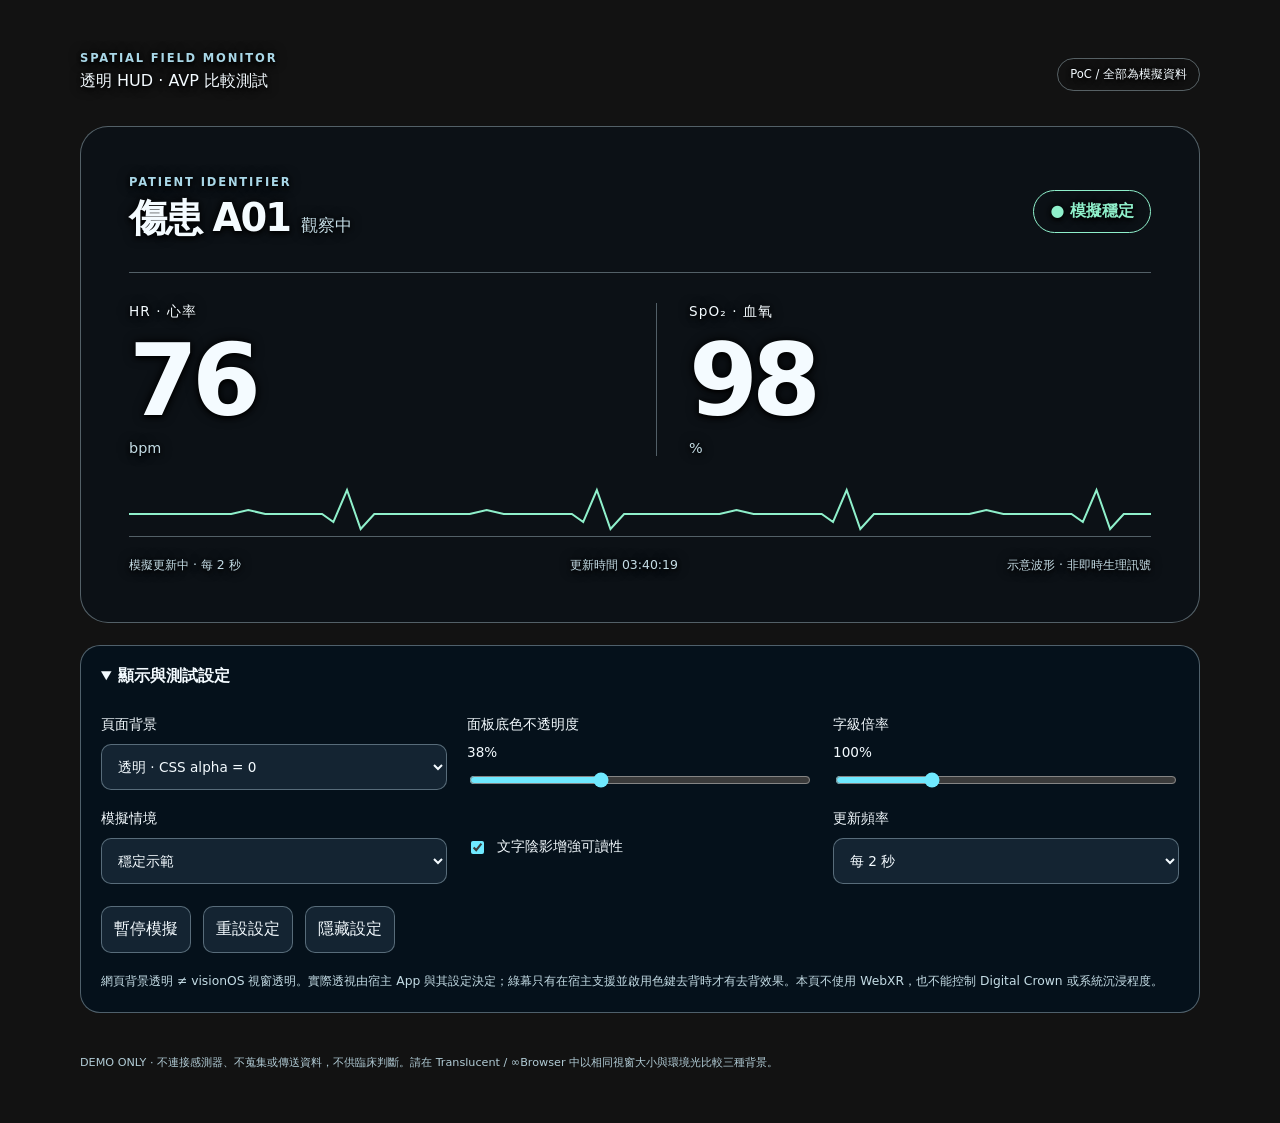
==== index.html @ 6c1ee0ea "Add files via upload" ====
<!doctype html>
<html lang="zh-Hant">
<head>
<meta charset="utf-8">
<meta name="viewport" content="width=device-width, initial-scale=1">
<meta name="color-scheme" content="dark">
<title>A01 · Spatial HUD PoC</title>
<style>
:root{--panel:.38;--scale:1;--ink:#f4fbff;--line:rgba(214,242,255,.35);font-family:system-ui,-apple-system,"Segoe UI",sans-serif;color:var(--ink);background:transparent}
*{box-sizing:border-box}html,body{margin:0;min-height:100%;background:transparent}body{min-height:100vh;padding:clamp(16px,4vw,60px);font-size:calc(16px * var(--scale));transition:background-color .15s}body[data-bg="green"]{background:#00ff00}body[data-bg="dark"]{background:#07111b}
button,select,input{font:inherit}button,select{color:var(--ink);background:#142432;border:1px solid var(--line);border-radius:10px;padding:12px;min-height:46px}button{cursor:pointer}button:hover{background:#294253}button:focus-visible,select:focus-visible,input:focus-visible,summary:focus-visible{outline:3px solid #6fe9ff;outline-offset:4px}input{accent-color:#6fe9ff;max-width:100%}button[aria-pressed="true"]{border-color:#6fe9ff;color:#9af4ff}main{max-width:1120px;margin:auto}.eyebrow{letter-spacing:.16em;font-size:.72em;font-weight:700;color:#a9d7e7}.topbar{display:flex;justify-content:space-between;align-items:center;gap:16px;margin-bottom:28px}.topbar p{margin:6px 0}.tag{font-size:.72em;border:1px solid var(--line);border-radius:30px;padding:8px 12px;white-space:nowrap}.hud{background:rgba(5,18,29,var(--panel));border:1px solid var(--line);border-radius:28px;padding:clamp(22px,4vw,48px)}.identity{display:flex;justify-content:space-between;align-items:center;gap:16px;flex-wrap:wrap;border-bottom:1px solid var(--line);padding-bottom:24px}h1{font-size:2.4em;letter-spacing:-.05em;margin:4px 0}h1 span{font-weight:400;font-size:.45em;letter-spacing:0;color:#c4dce5}.status{border:1px solid currentColor;padding:10px 16px;border-radius:30px;color:#8ff0cb;font-weight:700}.status.alert{color:#ffca8a}.metrics{display:grid;grid-template-columns:1fr 1fr;gap:32px;padding:30px 0}.metric+ .metric{border-left:1px solid var(--line);padding-left:32px}.label{font-size:.85em;letter-spacing:.08em}.value{font-size:clamp(3.8em,9vw,6.2em);font-weight:650;line-height:1.2;letter-spacing:-.06em;font-variant-numeric:tabular-nums}.unit{font-size:.9em;color:#c4dce5}.trace{width:100%;height:46px;color:#8ff0cb}.trace polyline{fill:none;stroke:currentColor;stroke-width:2;vector-effect:non-scaling-stroke}.meta{display:flex;flex-wrap:wrap;justify-content:space-between;gap:12px;border-top:1px solid var(--line);padding-top:20px;font-size:.78em;color:#c4dce5}.settings{margin-top:22px;border:1px solid var(--line);border-radius:20px;background:rgba(5,18,29,.9);padding:20px}summary{cursor:pointer;font-weight:650;min-height:30px}.controls{display:grid;grid-template-columns:repeat(3,minmax(0,1fr));gap:20px;margin-top:20px}label{display:flex;flex-direction:column;gap:10px;font-size:.85em}label.check{flex-direction:row;align-items:center}.actions{display:flex;flex-wrap:wrap;gap:12px;margin-top:22px}.note{font-size:.77em;line-height:1.7;color:#c4dce5;margin:18px 0 0}.shadow .hud,.shadow .topbar{text-shadow:0 2px 4px #000,0 0 12px #000}.toolbar{display:flex;justify-content:flex-end;margin-top:16px}.hidden{display:none}footer{margin-top:24px;font-size:.7em;color:#b1cbd5;line-height:1.7}@media(max-width:640px){.controls{grid-template-columns:1fr}.metrics{gap:18px}.metric+ .metric{padding-left:18px}.topbar{align-items:flex-start}.tag{white-space:normal}.value{font-size:3.6em}}@media(prefers-reduced-motion:reduce){body{transition:none}}
</style>
</head>
<body data-bg="transparent" class="shadow">
<main>
<header class="topbar"><div><div class="eyebrow">SPATIAL FIELD MONITOR</div><p>透明 HUD · AVP 比較測試</p></div><span class="tag">PoC / 全部為模擬資料</span></header>
<section class="hud" aria-label="傷患 A01 模擬監測">
<div class="identity"><div><div class="eyebrow">PATIENT IDENTIFIER</div><h1>傷患 A01 <span>觀察中</span></h1></div><div id="status" class="status" role="status">● 模擬穩定</div></div>
<div class="metrics"><div class="metric"><div class="label">HR · 心率</div><div class="value" id="hr">78</div><div class="unit">bpm</div></div><div class="metric"><div class="label">SpO₂ · 血氧</div><div class="value" id="spo2">98</div><div class="unit">%</div></div></div>
<svg class="trace" viewBox="0 0 900 46" preserveAspectRatio="none" aria-hidden="true"><polyline points="0,28 90,28 105,24 120,28 170,28 180,36 192,4 204,43 216,28 300,28 315,24 330,28 390,28 400,36 412,4 424,43 436,28 520,28 535,24 550,28 610,28 620,36 632,4 644,43 656,28 740,28 755,24 770,28 830,28 840,36 852,4 864,43 876,28 900,28"/></svg>
<div class="meta"><span id="runState">模擬更新中 · 每 2 秒</span><span>更新時間 <time id="updated">—</time></span><span>示意波形 · 非即時生理訊號</span></div>
</section>
<details class="settings" id="settings" open><summary>顯示與測試設定</summary><div class="controls">
<label>頁面背景<select id="background"><option value="transparent">透明 · CSS alpha = 0</option><option value="green">綠幕 · #00FF00</option><option value="dark">暗底 · #07111B</option></select></label>
<label>面板底色不透明度 <output id="opacityOut">38%</output><input id="opacity" type="range" min="0" max="100" value="38"></label>
<label>字級倍率 <output id="scaleOut">100%</output><input id="scale" type="range" min="85" max="140" value="100"></label>
<label>模擬情境<select id="scenario"><option value="stable">穩定示範</option><option value="attention">需關注示範</option></select></label>
<label class="check"><input type="checkbox" id="shadow" checked>文字陰影增強可讀性</label>
<label>更新頻率<select id="interval"><option value="2000">每 2 秒</option><option value="5000">每 5 秒</option></select></label>
</div><div class="actions"><button id="pause" aria-pressed="false">暫停模擬</button><button id="reset">重設設定</button><button id="hide">隱藏設定</button></div>
<p class="note">網頁背景透明 ≠ visionOS 視窗透明。實際透視由宿主 App 與其設定決定；綠幕只有在宿主支援並啟用色鍵去背時才有去背效果。本頁不使用 WebXR，也不能控制 Digital Crown 或系統沉浸程度。</p></details>
<div class="toolbar"><button id="show" class="hidden">顯示設定</button></div>
<footer>DEMO ONLY · 不連接感測器、不蒐集或傳送資料，不供臨床判斷。請在 Translucent / ∞Browser 中以相同視窗大小與環境光比較三種背景。</footer>
</main>
<script>
'use strict';
const $=id=>document.getElementById(id);
let paused=false,timer;
function sample(){const attention=$('scenario').value==='attention';$('hr').textContent=attention?112+Math.floor(Math.random()*9):76+Math.floor(Math.random()*7);$('spo2').textContent=attention?91+Math.floor(Math.random()*3):97+Math.floor(Math.random()*3);$('status').textContent=attention?'▲ 模擬需關注':'● 模擬穩定';$('status').classList.toggle('alert',attention);$('updated').textContent=new Date().toLocaleTimeString('zh-TW',{hour12:false});$('updated').dateTime=new Date().toISOString();}
function schedule(){clearInterval(timer);if(!paused)timer=setInterval(sample,Number($('interval').value));$('runState').textContent=paused?'模擬已暫停':`模擬更新中 · 每 ${Number($('interval').value)/1000} 秒`;}
function appearance(){document.body.dataset.bg=$('background').value;document.documentElement.style.setProperty('--panel',Number($('opacity').value)/100);document.documentElement.style.setProperty('--scale',Number($('scale').value)/100);$('opacityOut').textContent=$('opacity').value+'%';$('scaleOut').textContent=$('scale').value+'%';document.body.classList.toggle('shadow',$('shadow').checked);}
for(const id of ['background','opacity','scale','shadow'])$(id).addEventListener('input',appearance);
$('scenario').addEventListener('change',sample);$('interval').addEventListener('change',schedule);
$('pause').addEventListener('click',()=>{paused=!paused;$('pause').textContent=paused?'繼續模擬':'暫停模擬';$('pause').setAttribute('aria-pressed',String(paused));schedule();});
$('hide').addEventListener('click',()=>{$('settings').classList.add('hidden');$('show').classList.remove('hidden');$('show').focus();});
$('show').addEventListener('click',()=>{$('settings').classList.remove('hidden');$('settings').open=true;$('show').classList.add('hidden');$('hide').focus();});
$('reset').addEventListener('click',()=>{$('background').value='transparent';$('opacity').value='38';$('scale').value='100';$('shadow').checked=true;$('scenario').value='stable';$('interval').value='2000';paused=false;$('pause').textContent='暫停模擬';$('pause').setAttribute('aria-pressed','false');appearance();sample();schedule();});
appearance();sample();schedule();
</script>
</body>
</html>
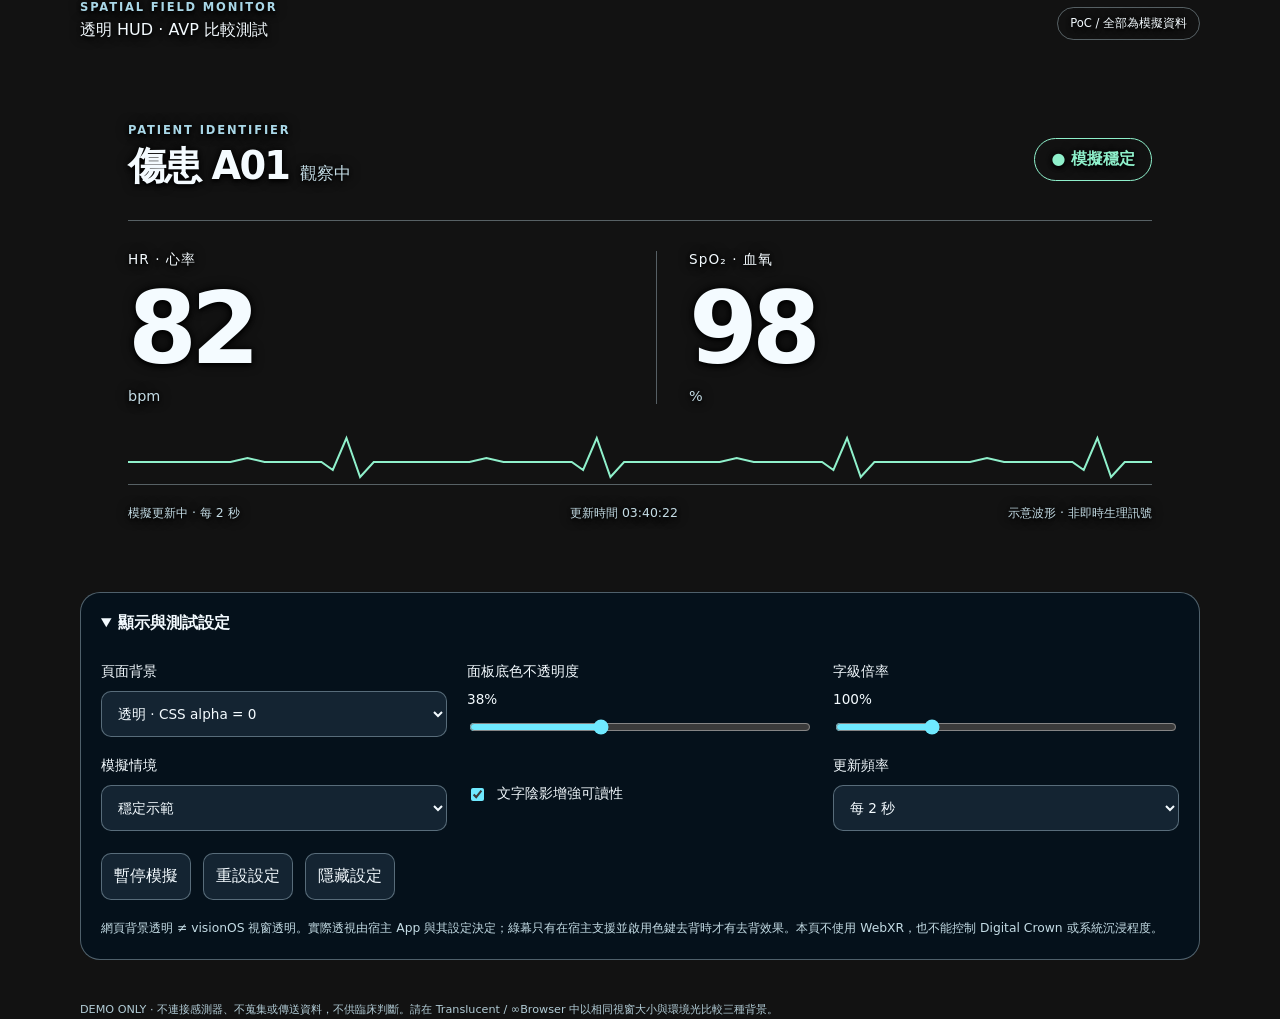
==== commit 95dd76c9: "更新CSS版本，試圖去掉網頁方框" ====
--- a/index.html
+++ b/index.html
@@ -9,6 +9,35 @@
 :root{--panel:.38;--scale:1;--ink:#f4fbff;--line:rgba(214,242,255,.35);font-family:system-ui,-apple-system,"Segoe UI",sans-serif;color:var(--ink);background:transparent}
 *{box-sizing:border-box}html,body{margin:0;min-height:100%;background:transparent}body{min-height:100vh;padding:clamp(16px,4vw,60px);font-size:calc(16px * var(--scale));transition:background-color .15s}body[data-bg="green"]{background:#00ff00}body[data-bg="dark"]{background:#07111b}
 button,select,input{font:inherit}button,select{color:var(--ink);background:#142432;border:1px solid var(--line);border-radius:10px;padding:12px;min-height:46px}button{cursor:pointer}button:hover{background:#294253}button:focus-visible,select:focus-visible,input:focus-visible,summary:focus-visible{outline:3px solid #6fe9ff;outline-offset:4px}input{accent-color:#6fe9ff;max-width:100%}button[aria-pressed="true"]{border-color:#6fe9ff;color:#9af4ff}main{max-width:1120px;margin:auto}.eyebrow{letter-spacing:.16em;font-size:.72em;font-weight:700;color:#a9d7e7}.topbar{display:flex;justify-content:space-between;align-items:center;gap:16px;margin-bottom:28px}.topbar p{margin:6px 0}.tag{font-size:.72em;border:1px solid var(--line);border-radius:30px;padding:8px 12px;white-space:nowrap}.hud{background:rgba(5,18,29,var(--panel));border:1px solid var(--line);border-radius:28px;padding:clamp(22px,4vw,48px)}.identity{display:flex;justify-content:space-between;align-items:center;gap:16px;flex-wrap:wrap;border-bottom:1px solid var(--line);padding-bottom:24px}h1{font-size:2.4em;letter-spacing:-.05em;margin:4px 0}h1 span{font-weight:400;font-size:.45em;letter-spacing:0;color:#c4dce5}.status{border:1px solid currentColor;padding:10px 16px;border-radius:30px;color:#8ff0cb;font-weight:700}.status.alert{color:#ffca8a}.metrics{display:grid;grid-template-columns:1fr 1fr;gap:32px;padding:30px 0}.metric+ .metric{border-left:1px solid var(--line);padding-left:32px}.label{font-size:.85em;letter-spacing:.08em}.value{font-size:clamp(3.8em,9vw,6.2em);font-weight:650;line-height:1.2;letter-spacing:-.06em;font-variant-numeric:tabular-nums}.unit{font-size:.9em;color:#c4dce5}.trace{width:100%;height:46px;color:#8ff0cb}.trace polyline{fill:none;stroke:currentColor;stroke-width:2;vector-effect:non-scaling-stroke}.meta{display:flex;flex-wrap:wrap;justify-content:space-between;gap:12px;border-top:1px solid var(--line);padding-top:20px;font-size:.78em;color:#c4dce5}.settings{margin-top:22px;border:1px solid var(--line);border-radius:20px;background:rgba(5,18,29,.9);padding:20px}summary{cursor:pointer;font-weight:650;min-height:30px}.controls{display:grid;grid-template-columns:repeat(3,minmax(0,1fr));gap:20px;margin-top:20px}label{display:flex;flex-direction:column;gap:10px;font-size:.85em}label.check{flex-direction:row;align-items:center}.actions{display:flex;flex-wrap:wrap;gap:12px;margin-top:22px}.note{font-size:.77em;line-height:1.7;color:#c4dce5;margin:18px 0 0}.shadow .hud,.shadow .topbar{text-shadow:0 2px 4px #000,0 0 12px #000}.toolbar{display:flex;justify-content:flex-end;margin-top:16px}.hidden{display:none}footer{margin-top:24px;font-size:.7em;color:#b1cbd5;line-height:1.7}@media(max-width:640px){.controls{grid-template-columns:1fr}.metrics{gap:18px}.metric+ .metric{padding-left:18px}.topbar{align-items:flex-start}.tag{white-space:normal}.value{font-size:3.6em}}@media(prefers-reduced-motion:reduce){body{transition:none}}
+/* AVP Translucent 透明 HUD 測試 */
+
+html,
+body {
+    margin: 0 !important;
+    padding: 0 !important;
+    background: transparent !important;
+    background-image: none !important;
+}
+
+/* 移除常見 HUD 容器的背景與裝飾 */
+.hud,
+.panel,
+.card,
+.container {
+    background: transparent !important;
+    background-image: none !important;
+    border: none !important;
+    outline: none !important;
+    box-shadow: none !important;
+    backdrop-filter: none !important;
+    -webkit-backdrop-filter: none !important;
+}
+
+/* 保留文字 */
+.hud,
+.hud * {
+    opacity: 1;
+}
 </style>
 </head>
 <body data-bg="transparent" class="shadow">
